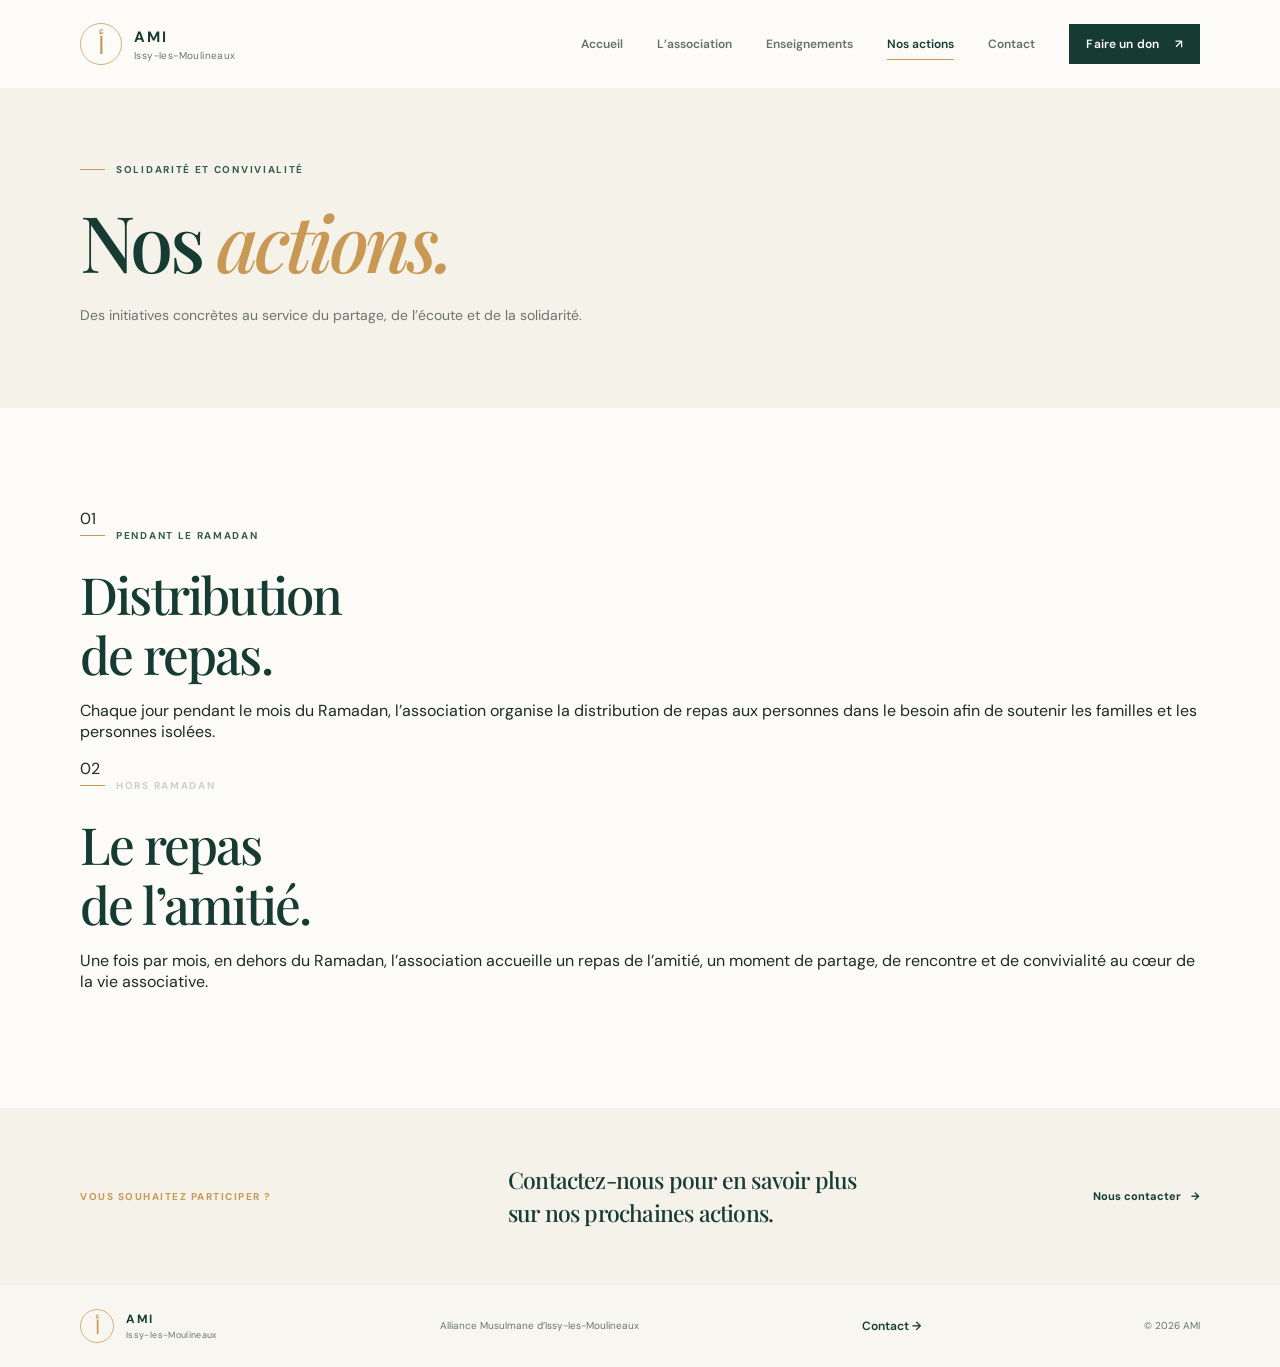
==== actions.html @ ee7046b1 "Add files via upload" ====
<!DOCTYPE html>
<html lang="fr">
<head>
  <meta charset="UTF-8">
  <meta name="viewport" content="width=device-width, initial-scale=1">
  <meta name="description" content="Action solidaire de l’Alliance Musulmane d’Issy-les-Moulineaux.">
  <meta name="theme-color" content="#163b32">
  <title>Nos actions — Alliance Musulmane d’Issy-les-Moulineaux</title>
  <link rel="stylesheet" href="style.css">
  <script src="script.js" defer></script>
</head>
<body>
  <header class="site-header">
    <div class="container header-inner">
      <a class="brand" href="index.html" aria-label="AMI — Accueil">
        <span class="brand-mark" aria-hidden="true">أ</span>
        <span class="brand-name">
          <strong>AMI</strong>
          <span>Issy-les-Moulineaux</span>
        </span>
      </a>

      <button class="menu-toggle" type="button" aria-expanded="false" aria-controls="main-nav">
        <span class="sr-only">Ouvrir le menu</span>
        <span></span><span></span><span></span>
      </button>

      <nav class="main-nav" id="main-nav" aria-label="Navigation principale">
        <a class="nav-link" href="index.html">Accueil</a>
        <a class="nav-link" href="index.html#association">L’association</a>
        <a class="nav-link" href="enseignements.html">Enseignements</a>
        <a class="nav-link active" href="actions.html" aria-current="page">Nos actions</a>
        <a class="nav-link" href="contact.html">Contact</a>
        <a class="button button-small" href="don.html">Faire un don <span aria-hidden="true">↗</span></a>
      </nav>
    </div>
  </header>

  <main>
    <section class="contact-hero">
      <div class="container">
        <p class="eyebrow"><span class="eyebrow-line"></span> Solidarité et convivialité</p>
        <h1>Nos <em>actions.</em></h1>
        <p>Des initiatives concrètes au service du partage, de l’écoute et de la solidarité.</p>
      </div>
    </section>

    <section class="section info-section">
      <div class="container action-grid">
        <article class="action-card">
          <span class="action-number">01</span>
          <p class="eyebrow"><span class="eyebrow-line"></span> Pendant le Ramadan</p>
          <h2>Distribution<br>de repas.</h2>
          <p>
            Chaque jour pendant le mois du Ramadan, l’association organise la distribution
            de repas aux personnes dans le besoin afin de soutenir les familles et les
            personnes isolées.
          </p>
        </article>

        <article class="action-card action-card-highlight">
          <span class="action-number">02</span>
          <p class="eyebrow light-eyebrow"><span class="eyebrow-line"></span> Hors Ramadan</p>
          <h2>Le repas<br>de l’amitié.</h2>
          <p>
            Une fois par mois, en dehors du Ramadan, l’association accueille un repas de
            l’amitié, un moment de partage, de rencontre et de convivialité au cœur de
            la vie associative.
          </p>
        </article>
      </div>
    </section>

    <section class="contact-bottom">
      <div class="container contact-bottom-inner">
        <p>Vous souhaitez participer ?</p>
        <h2>Contactez-nous pour en savoir plus<br>sur nos prochaines actions.</h2>
        <a class="text-link dark-link" href="contact.html">Nous contacter <span aria-hidden="true">→</span></a>
      </div>
    </section>
  </main>

  <footer class="site-footer">
    <div class="container footer-inner">
      <a class="brand footer-brand" href="index.html">
        <span class="brand-mark" aria-hidden="true">أ</span>
        <span class="brand-name">
          <strong>AMI</strong>
          <span>Issy-les-Moulineaux</span>
        </span>
      </a>

      <p>Alliance Musulmane d’Issy-les-Moulineaux</p>
      <a class="footer-link" href="contact.html">Contact <span aria-hidden="true">→</span></a>
      <span class="copyright">© <span data-year></span> AMI</span>
    </div>
  </footer>
</body>
</html>
---- style.css ----
@import url('https://fonts.googleapis.com/css2?family=DM+Sans:wght@400;500;600;700&family=Playfair+Display:ital,wght@0,500;0,600;1,500;1,600&display=swap');

:root {
  --green: #163b32;
  --green-light: #315d4c;
  --cream: #f5f2e9;
  --paper: #fcfbf7;
  --gold: #c89854;
  --ink: #1d2b26;
  --muted: #6b756e;
  --line: #e4e3da;
  --serif: 'Playfair Display', Georgia, serif;
  --sans: 'DM Sans', Arial, sans-serif;
}

* { box-sizing: border-box; }
html { scroll-behavior: smooth; }
body {
  margin: 0;
  color: var(--ink);
  background: var(--paper);
  font-family: var(--sans);
  -webkit-font-smoothing: antialiased;
}
a { color: inherit; }
address { font-style: normal; }
.container { width: min(1120px, calc(100% - 48px)); margin-inline: auto; }
.sr-only {
  position: absolute; width: 1px; height: 1px; padding: 0; margin: -1px;
  overflow: hidden; clip: rect(0, 0, 0, 0); white-space: nowrap; border: 0;
}

.site-header { position: relative; z-index: 5; background: var(--paper); }
.header-inner { min-height: 88px; display: flex; align-items: center; justify-content: space-between; }
.brand { display: inline-flex; align-items: center; gap: 12px; text-decoration: none; }
.brand-mark {
  display: grid; place-items: center; width: 42px; height: 42px;
  border: 1px solid rgba(200, 152, 84, .75); border-radius: 50%;
  color: var(--gold); font-family: var(--serif); font-size: 24px;
}
.brand-name { display: grid; gap: 2px; color: var(--green); }
.brand-name strong { font-size: 15px; letter-spacing: .14em; }
.brand-name span { color: var(--muted); font-size: 10px; letter-spacing: .04em; }
.main-nav { display: flex; align-items: center; gap: 34px; }
.nav-link, .footer-link {
  text-decoration: none; font-size: 12px; font-weight: 600; transition: color .2s ease;
}
.nav-link { color: #647069; }
.nav-link:hover, .nav-link.active, .footer-link:hover { color: var(--green); }
.nav-link.active { position: relative; }
.nav-link.active::after {
  content: ''; position: absolute; left: 0; right: 0; bottom: -8px;
  height: 1px; background: var(--gold);
}
.button {
  display: inline-flex; align-items: center; justify-content: center; gap: 16px;
  min-height: 50px; padding: 0 22px; background: var(--green); color: white;
  text-decoration: none; font-size: 12px; font-weight: 600; letter-spacing: .01em;
  border: 1px solid var(--green); transition: background .2s, color .2s, transform .2s;
}
.button:hover { background: var(--green-light); transform: translateY(-2px); }
.button-small { min-height: 40px; padding: 0 16px; }
.button-light { background: var(--cream); color: var(--green); border-color: var(--cream); }
.button-light:hover { background: white; }
.menu-toggle { display: none; }

.hero {
  position: relative; min-height: 590px; overflow: hidden;
  background: var(--cream); display: flex; align-items: center;
}
.hero-pattern {
  position: absolute; inset: 0 0 0 50%; opacity: .16;
  background-image: radial-gradient(circle at center, transparent 0 37px, #b9b29f 38px 39px, transparent 40px);
  background-size: 82px 82px;
  mask-image: linear-gradient(90deg, transparent, #000 35%);
}
.hero-content { position: relative; z-index: 2; padding-top: 42px; padding-bottom: 90px; }
.eyebrow {
  display: flex; align-items: center; gap: 11px; margin: 0 0 23px;
  color: var(--green-light); font-size: 10px; font-weight: 700;
  letter-spacing: .17em; text-transform: uppercase;
}
.eyebrow-line { display: inline-block; width: 25px; height: 1px; background: var(--gold); }
.hero h1, .contact-hero h1 {
  margin: 0; color: var(--green); font-family: var(--serif);
  font-size: clamp(48px, 6vw, 78px); font-weight: 500; letter-spacing: -.045em; line-height: 1.08;
}
h1 em, h2 em { color: var(--gold); font-weight: 500; }
.hero-intro {
  max-width: 425px; margin: 25px 0 0; color: #647069;
  font-size: 14px; line-height: 1.9;
}
.hero-actions { display: flex; align-items: center; gap: 27px; margin-top: 30px; }
.text-link {
  display: inline-flex; align-items: center; gap: 10px; color: var(--green);
  font-size: 11px; font-weight: 700; text-decoration: none;
}
.text-link:hover { color: var(--gold); }
.hero-address {
  display: flex; align-items: center; gap: 12px; margin-top: 54px;
  color: var(--muted); font-size: 10px; line-height: 1.7;
}
.address-icon { color: var(--gold); font-size: 23px; }
.hero-visual { position: absolute; width: 47%; height: 100%; top: 0; right: 0; }
.visual-circle {
  position: absolute; width: 390px; height: 390px; border-radius: 50%;
  top: 50%; left: 48%; transform: translate(-50%, -50%);
  background: #e9e3d5; border: 1px solid rgba(200, 152, 84, .32);
}
.visual-arch {
  position: absolute; width: 245px; height: 340px; bottom: 0; left: 48%;
  transform: translateX(-50%); border: 1px solid rgba(200, 152, 84, .8);
  border-bottom: 0; border-radius: 140px 140px 0 0; background: var(--green);
}
.arch-inner {
  position: absolute; inset: 25px 24px 0; border: 1px solid rgba(245, 242, 233, .35);
  border-bottom: 0; border-radius: 120px 120px 0 0;
}
.visual-star { position: absolute; top: 16%; left: 74%; color: var(--gold); font-size: 37px; }
.visual-dot { position: absolute; display: block; width: 7px; height: 7px; border-radius: 50%; background: var(--gold); }
.dot-one { top: 24%; left: 23%; }
.dot-two { top: 36%; left: 79%; }
.dot-three { top: 18%; left: 56%; width: 4px; height: 4px; }
.hero-bottom {
  position: absolute; z-index: 2; bottom: 22px; left: 50%; transform: translateX(-50%);
  display: flex; align-items: center; gap: 14px; color: #81877e;
  font-size: 9px; letter-spacing: .09em; text-transform: uppercase;
}
.hero-bottom-line { width: 40px; height: 1px; background: var(--gold); }

.section { padding: 100px 0; }
.intro-grid { display: grid; grid-template-columns: 1fr 1fr; gap: 80px; align-items: center; }
h2 {
  margin: 0; color: var(--green); font-family: var(--serif);
  font-size: clamp(36px, 4vw, 52px); font-weight: 500; letter-spacing: -.035em; line-height: 1.16;
}
.intro-copy p { margin: 0 0 24px; max-width: 490px; color: var(--muted); font-size: 14px; line-height: 1.9; }
.dark-link { color: var(--green); }
.values-section { padding-top: 20px; background: #f7f6f1; }
.section-heading { text-align: center; margin-bottom: 48px; }
.section-heading .eyebrow { justify-content: center; }
.values-grid { display: grid; grid-template-columns: repeat(3, 1fr); gap: 16px; }
.value-card {
  position: relative; min-height: 245px; padding: 34px 30px;
  border: 1px solid var(--line); background: var(--paper);
}
.value-card.featured-card { background: var(--green); border-color: var(--green); color: white; }
.value-number { position: absolute; top: 30px; right: 30px; color: #aaa99e; font-size: 10px; }
.featured-card .value-number { color: #a4b1a7; }
.value-icon { margin-bottom: 27px; color: var(--gold); font-size: 25px; }
.value-card h3 { margin: 0 0 12px; color: var(--green); font-family: var(--serif); font-size: 23px; font-weight: 500; }
.featured-card h3 { color: white; }
.value-card p { margin: 0; color: var(--muted); font-size: 12px; line-height: 1.8; }
.featured-card p { color: #d3ddd4; }

.visit-section { position: relative; overflow: hidden; padding: 74px 0; background: var(--green); color: white; }
.visit-inner { position: relative; display: flex; justify-content: space-between; align-items: center; }
.light-eyebrow { color: #c9d1c9; }
.visit-section h2 { color: white; }
.visit-details { position: relative; z-index: 1; min-width: 300px; }
.visit-details p { margin: 0 0 10px; color: #c6d0c8; font-size: 11px; }
.visit-details address { margin-bottom: 22px; font-size: 14px; line-height: 1.8; }
.visit-decoration { position: absolute; right: -3%; top: -50px; color: rgba(245,242,233,.08); font-size: 250px; }

.site-footer { padding: 24px 0; background: #f7f6f1; }
.footer-inner { display: flex; align-items: center; justify-content: space-between; gap: 20px; }
.footer-brand .brand-mark { width: 34px; height: 34px; font-size: 19px; }
.footer-brand .brand-name strong { font-size: 12px; }
.footer-brand .brand-name span { font-size: 9px; }
.footer-inner > p, .copyright { color: var(--muted); font-size: 10px; }
.footer-link { color: var(--green); }

.contact-hero { padding: 75px 0 80px; background: var(--cream); }
.contact-hero h1 { font-size: clamp(52px, 7vw, 78px); }
.contact-hero > .container > p:last-child { max-width: 510px; margin: 20px 0 0; color: var(--muted); font-size: 14px; line-height: 1.8; }
.contact-content { padding: 75px 0 95px; }
.contact-grid { display: grid; grid-template-columns: .9fr 1.1fr; gap: 70px; align-items: center; }
.contact-card h2 { margin-bottom: 30px; font-size: 45px; }
.contact-address { display: flex; align-items: flex-start; gap: 14px; margin-bottom: 27px; }
.contact-icon { color: var(--gold); font-size: 24px; }
.contact-address strong { display: block; margin: 3px 0 9px; color: var(--green); font-size: 12px; }
.contact-address address { color: var(--muted); font-size: 13px; line-height: 1.8; }
.contact-note { max-width: 310px; margin: 18px 0 0; color: #8a9089; font-size: 10px; line-height: 1.7; }
.map-card {
  position: relative; min-height: 390px; overflow: hidden;
  background: #e8e8dc; border: 1px solid #deded1;
}
.map-pattern {
  position: absolute; inset: -20%; opacity: .68;
  background-image: linear-gradient(31deg, transparent 48%, #d2d4c7 49%, #d2d4c7 51%, transparent 52%),
                    linear-gradient(112deg, transparent 47%, #d2d4c7 48%, #d2d4c7 50%, transparent 51%);
  background-size: 90px 90px, 125px 125px;
}
.map-road { position: absolute; display: block; height: 8px; background: #fcfbf7; border: 1px solid #deded1; transform-origin: center; }
.road-one { width: 125%; top: 43%; left: -12%; transform: rotate(-17deg); }
.road-two { width: 110%; top: 68%; left: -5%; transform: rotate(28deg); }
.road-three { width: 90%; top: 20%; left: 25%; transform: rotate(73deg); }
.map-pin {
  position: absolute; z-index: 1; top: 38%; left: 52%; display: grid; place-items: center;
  width: 48px; height: 48px; border: 6px solid rgba(200,152,84,.2);
  border-radius: 50%; background: var(--green); color: white; font-size: 22px;
}
.map-label {
  position: absolute; z-index: 2; top: calc(38% + 56px); left: 52%;
  display: flex; align-items: center; gap: 10px; padding: 12px 15px;
  background: var(--paper); box-shadow: 0 8px 25px rgba(22,59,50,.1);
}
.map-label-dot { width: 7px; height: 7px; border-radius: 50%; background: var(--gold); }
.map-label strong, .map-label span:last-child { display: block; }
.map-label strong { color: var(--green); font-size: 10px; }
.map-label div span { margin-top: 3px; color: var(--muted); font-size: 9px; }
.map-caption { position: absolute; bottom: 17px; left: 18px; color: #7b837a; font-size: 10px; letter-spacing: .08em; text-transform: uppercase; }
.contact-bottom { padding: 55px 0; background: var(--cream); }
.contact-bottom-inner { display: flex; justify-content: space-between; align-items: center; gap: 24px; }
.contact-bottom-inner > p { margin: 0; color: var(--gold); font-size: 10px; font-weight: 700; letter-spacing: .15em; text-transform: uppercase; }
.contact-bottom h2 { font-size: 23px; line-height: 1.45; }

@media (max-width: 760px) {
  .container { width: min(100% - 36px, 560px); }
  .header-inner { min-height: 74px; }
  .menu-toggle {
    display: flex; flex-direction: column; justify-content: center; gap: 5px;
    width: 42px; height: 42px; padding: 9px; border: 1px solid var(--line);
    background: transparent; cursor: pointer;
  }
  .menu-toggle span:not(.sr-only) { width: 100%; height: 1px; background: var(--green); }
  .main-nav {
    display: none; position: absolute; top: 74px; left: 0; right: 0;
    padding: 20px 24px 24px; background: var(--paper); border-top: 1px solid var(--line);
    box-shadow: 0 12px 20px rgba(22,59,50,.07); align-items: stretch; gap: 22px;
  }
  .main-nav.open { display: flex; flex-direction: column; }
  .nav-link.active::after { display: none; }
  .main-nav .button { align-self: flex-start; }
  .hero { min-height: auto; }
  .hero-content { padding-top: 68px; padding-bottom: 145px; }
  .hero-visual { width: 100%; height: 300px; top: auto; bottom: 0; opacity: .42; }
  .visual-circle { width: 270px; height: 270px; left: 68%; top: 62%; }
  .visual-arch { width: 180px; height: 245px; left: 68%; }
  .arch-inner { inset: 18px 17px 0; }
  .hero-pattern { inset: 35% 0 0 0; }
  .hero-intro { max-width: 370px; }
  .hero-address { margin-top: 36px; }
  .hero-bottom { bottom: 15px; font-size: 8px; gap: 9px; }
  .hero-bottom-line { width: 24px; }
  .section { padding: 72px 0; }
  .intro-grid { grid-template-columns: 1fr; gap: 22px; }
  .values-section { padding-top: 10px; }
  .values-grid { grid-template-columns: 1fr; }
  .value-card { min-height: 205px; }
  .visit-inner { align-items: flex-start; flex-direction: column; gap: 35px; }
  .visit-details { min-width: 0; }
  .visit-decoration { right: -12%; top: 0; font-size: 180px; }
  .footer-inner { flex-wrap: wrap; }
  .footer-inner > p { order: 3; width: 100%; margin: 0; }
  .copyright { margin-left: auto; }
  .contact-hero { padding: 58px 0; }
  .contact-content { padding: 58px 0 70px; }
  .contact-grid { grid-template-columns: 1fr; gap: 38px; }
  .map-card { min-height: 310px; }
  .contact-bottom-inner { align-items: flex-start; flex-direction: column; }
  .contact-bottom h2 { font-size: 21px; }
}

@media (prefers-reduced-motion: reduce) {
  *, *::before, *::after { scroll-behavior: auto !important; transition-duration: .01ms !important; }
}
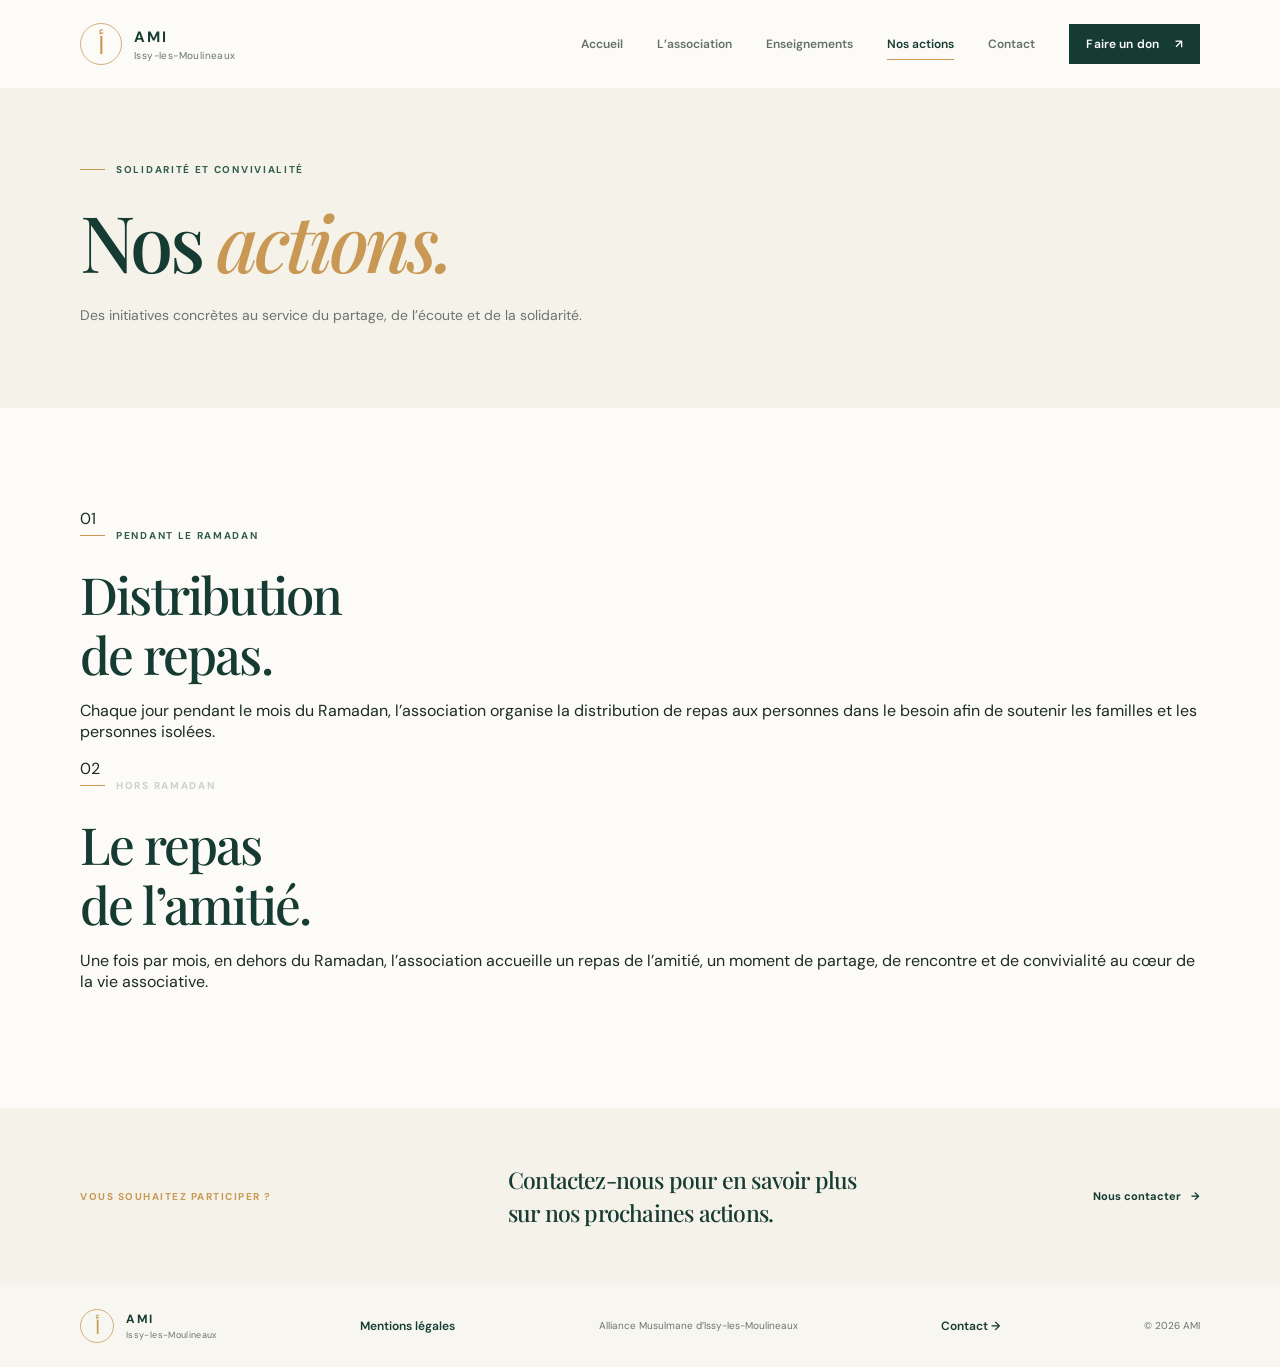
==== commit a3fc53e0: "Add footer link to 'Mentions légales'" ====
--- a/actions.html
+++ b/actions.html
@@ -89,11 +89,11 @@
           <span>Issy-les-Moulineaux</span>
         </span>
       </a>
-
+<a class="footer-link" href="mentions-legales.html">Mentions légales</a>
       <p>Alliance Musulmane d’Issy-les-Moulineaux</p>
       <a class="footer-link" href="contact.html">Contact <span aria-hidden="true">→</span></a>
       <span class="copyright">© <span data-year></span> AMI</span>
     </div>
   </footer>
 </body>
-</html>+</html>
--- a/style.css
+++ b/style.css
@@ -264,4 +264,64 @@
 
 @media (prefers-reduced-motion: reduce) {
   *, *::before, *::after { scroll-behavior: auto !important; transition-duration: .01ms !important; }
-}+}
+.legal-section {
+  background: var(--paper);
+}
+
+.legal-content {
+  max-width: 850px;
+}
+
+.legal-content > h2 {
+  margin-bottom: 36px;
+  font-size: clamp(30px, 4vw, 42px);
+}
+
+.legal-block {
+  padding: 28px 0;
+  border-top: 1px solid var(--line);
+}
+
+.legal-block h3 {
+  margin: 0 0 16px;
+  color: var(--green);
+  font-family: var(--serif);
+  font-size: 23px;
+  font-weight: 500;
+  line-height: 1.4;
+}
+
+.legal-block p,
+.legal-block li {
+  color: var(--muted);
+  font-size: 13px;
+  line-height: 1.9;
+}
+
+.legal-block p {
+  margin: 0 0 16px;
+}
+
+.legal-block p:last-child {
+  margin-bottom: 0;
+}
+
+.legal-block ul {
+  padding-left: 22px;
+}
+
+.legal-block a {
+  color: var(--green);
+  text-underline-offset: 3px;
+}
+
+@media (max-width: 760px) {
+  .legal-block {
+    padding: 22px 0;
+  }
+
+  .legal-block h3 {
+    font-size: 20px;
+  }
+}
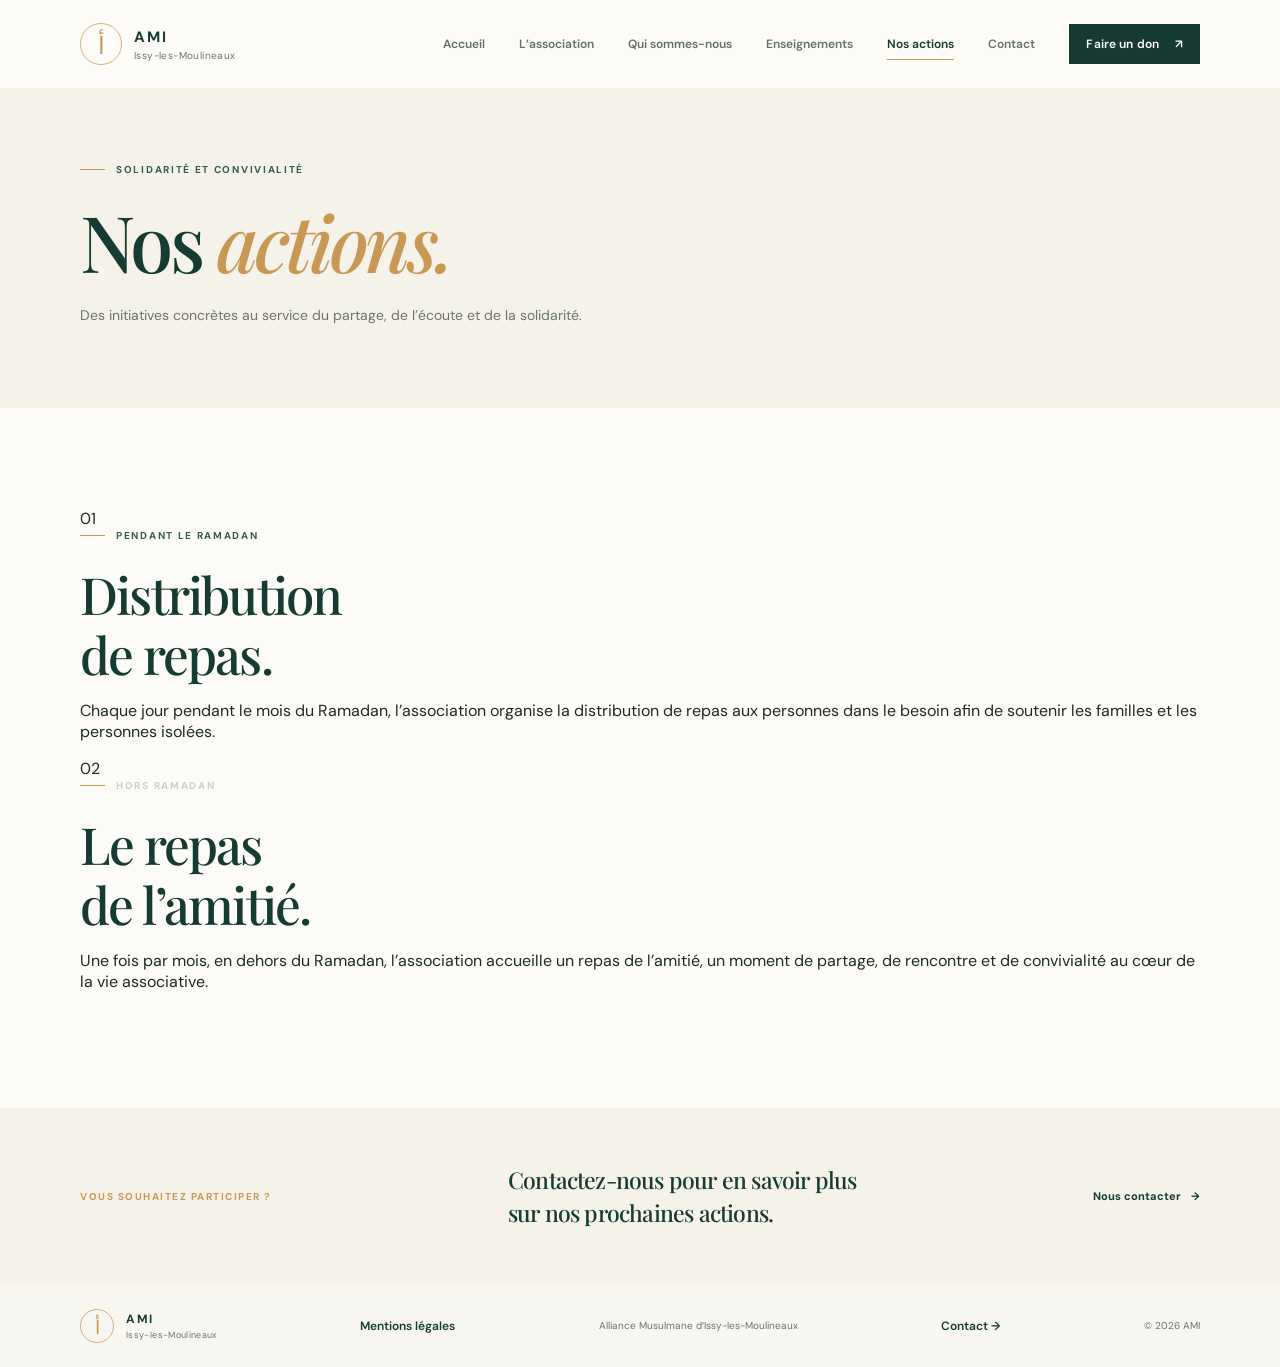
==== commit c51af94d: "Add 'Qui sommes-nous' link to navigation" ====
--- a/actions.html
+++ b/actions.html
@@ -28,6 +28,7 @@
       <nav class="main-nav" id="main-nav" aria-label="Navigation principale">
         <a class="nav-link" href="index.html">Accueil</a>
         <a class="nav-link" href="index.html#association">L’association</a>
+        <a class="nav-link" href="qui-sommes-nous.html">Qui sommes-nous</a>
         <a class="nav-link" href="enseignements.html">Enseignements</a>
         <a class="nav-link active" href="actions.html" aria-current="page">Nos actions</a>
         <a class="nav-link" href="contact.html">Contact</a>
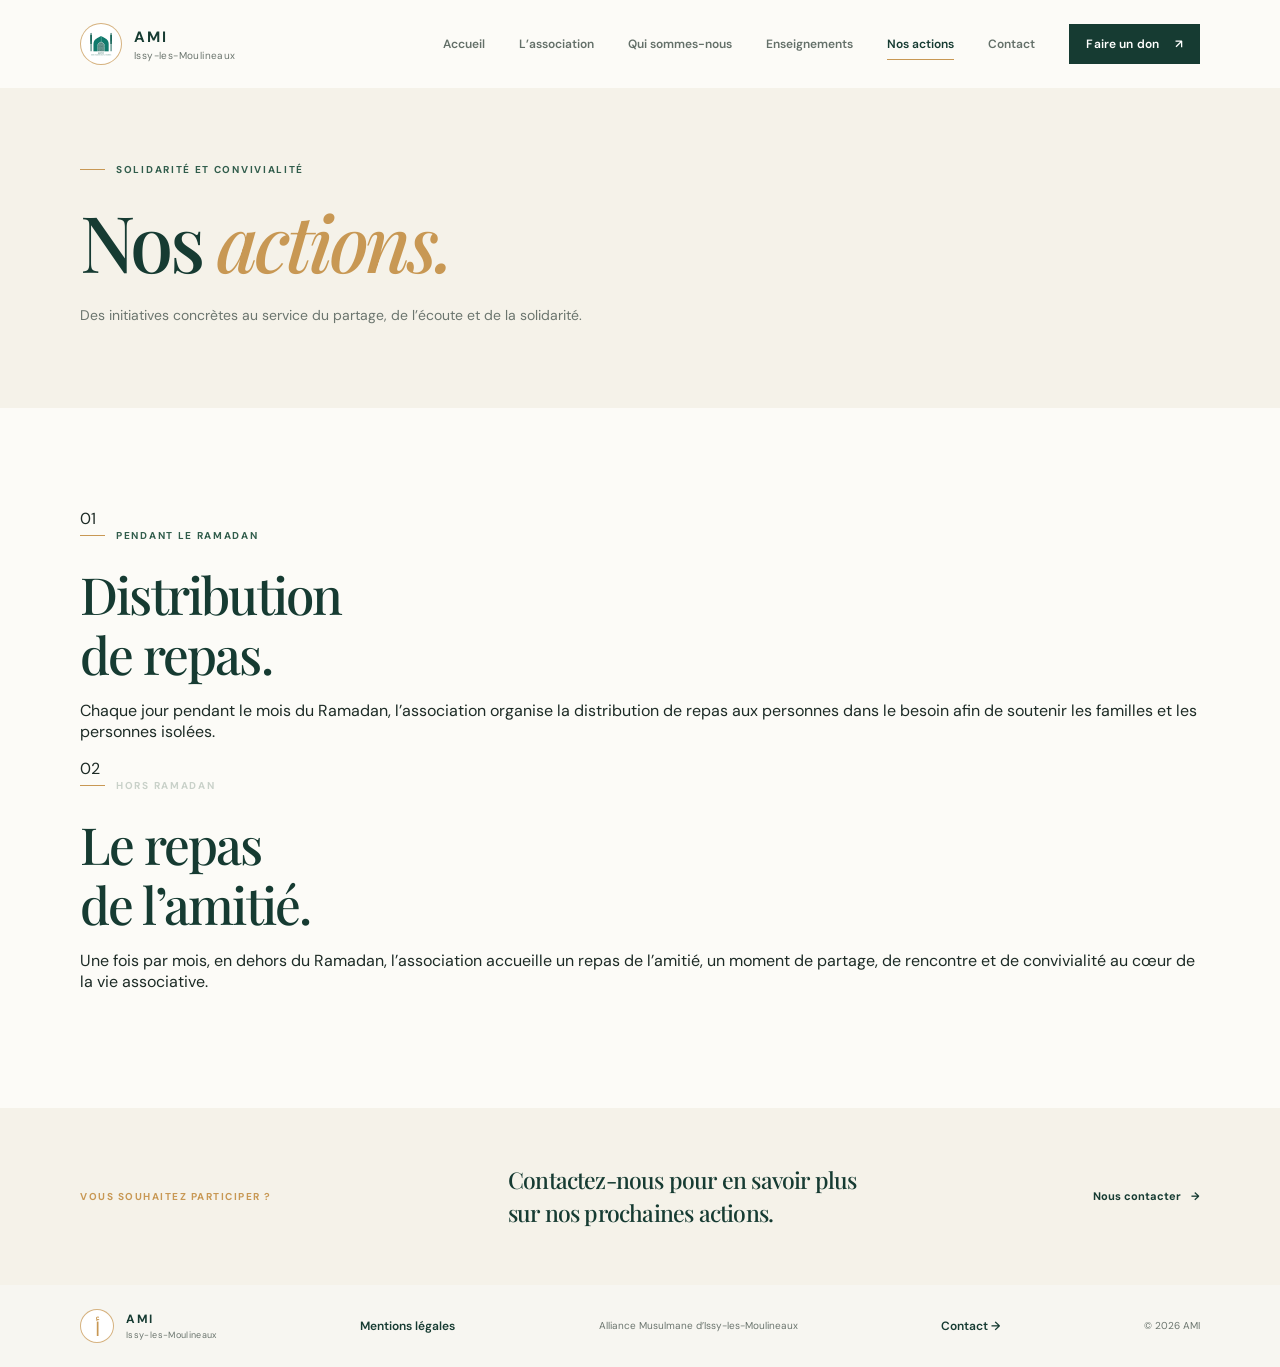
==== commit ff92ba7c: "Replace brand mark with logo image" ====
--- a/actions.html
+++ b/actions.html
@@ -13,7 +13,9 @@
   <header class="site-header">
     <div class="container header-inner">
       <a class="brand" href="index.html" aria-label="AMI — Accueil">
-        <span class="brand-mark" aria-hidden="true">أ</span>
+       <span class="brand-mark">
+  <img src="logo.png" alt="Alliance Musulmane d’Issy-les-Moulineaux">
+</span>
         <span class="brand-name">
           <strong>AMI</strong>
           <span>Issy-les-Moulineaux</span>
--- a/style.css
+++ b/style.css
@@ -325,3 +325,171 @@
     font-size: 20px;
   }
 }
+.about-hero h1 {
+  max-width: 900px;
+}
+
+.about-section {
+  padding: 82px 0;
+  background: var(--paper);
+}
+
+.about-section-alt {
+  background: #f7f6f1;
+}
+
+.about-content {
+  max-width: 900px;
+}
+
+.about-content > h2 {
+  max-width: 780px;
+  margin-bottom: 26px;
+}
+
+.about-prose {
+  max-width: 780px;
+}
+
+.about-prose p,
+.about-content > .about-prose {
+  color: var(--muted);
+  font-size: 14px;
+  line-height: 1.95;
+}
+
+.about-prose p {
+  margin: 0 0 18px;
+}
+
+.about-list {
+  display: grid;
+  gap: 0;
+  max-width: 820px;
+  margin: 28px 0;
+  padding: 0;
+  list-style: none;
+  border-top: 1px solid var(--line);
+}
+
+.about-list li {
+  display: grid;
+  grid-template-columns: minmax(210px, .7fr) 1.3fr;
+  gap: 24px;
+  padding: 19px 0;
+  border-bottom: 1px solid var(--line);
+}
+
+.about-list strong {
+  color: var(--green);
+  font-size: 13px;
+  line-height: 1.7;
+}
+
+.about-list span {
+  color: var(--muted);
+  font-size: 13px;
+  line-height: 1.8;
+}
+
+.about-callout {
+  max-width: 820px;
+  margin: 32px 0;
+  padding: 22px 26px;
+  border-left: 2px solid var(--gold);
+  background: var(--cream);
+  color: var(--green);
+  font-family: var(--serif);
+  font-size: 19px;
+  line-height: 1.65;
+}
+
+.vision-grid {
+  display: grid;
+  grid-template-columns: repeat(2, minmax(0, 1fr));
+  gap: 16px;
+  margin-top: 32px;
+}
+
+.vision-card {
+  position: relative;
+  min-height: 190px;
+  padding: 28px;
+  border: 1px solid var(--line);
+  background: var(--paper);
+}
+
+.vision-number {
+  display: block;
+  margin-bottom: 22px;
+  color: var(--gold);
+  font-size: 11px;
+  font-weight: 700;
+  letter-spacing: .12em;
+}
+
+.vision-card h3 {
+  margin: 0 0 12px;
+  color: var(--green);
+  font-family: var(--serif);
+  font-size: 21px;
+  font-weight: 500;
+  line-height: 1.35;
+}
+
+.vision-card p {
+  margin: 0;
+  color: var(--muted);
+  font-size: 12px;
+  line-height: 1.8;
+}
+
+.about-ambition {
+  background: var(--green);
+  color: #fff;
+}
+
+@media (max-width: 1050px) {
+  .main-nav {
+    gap: 18px;
+  }
+
+  .nav-link {
+    font-size: 11px;
+  }
+}
+
+@media (max-width: 760px) {
+  .about-section {
+    padding: 62px 0;
+  }
+
+  .about-list li {
+    grid-template-columns: 1fr;
+    gap: 5px;
+  }
+
+  .vision-grid {
+    grid-template-columns: 1fr;
+  }
+
+  .vision-card {
+    min-height: auto;
+  }
+
+  .about-callout {
+    padding: 18px;
+    font-size: 17px;
+  }
+}
+.brand-mark {
+  overflow: hidden;
+  padding: 5px;
+  background: #fff;
+}
+
+.brand-mark img {
+  width: 100%;
+  height: 100%;
+  object-fit: contain;
+}
